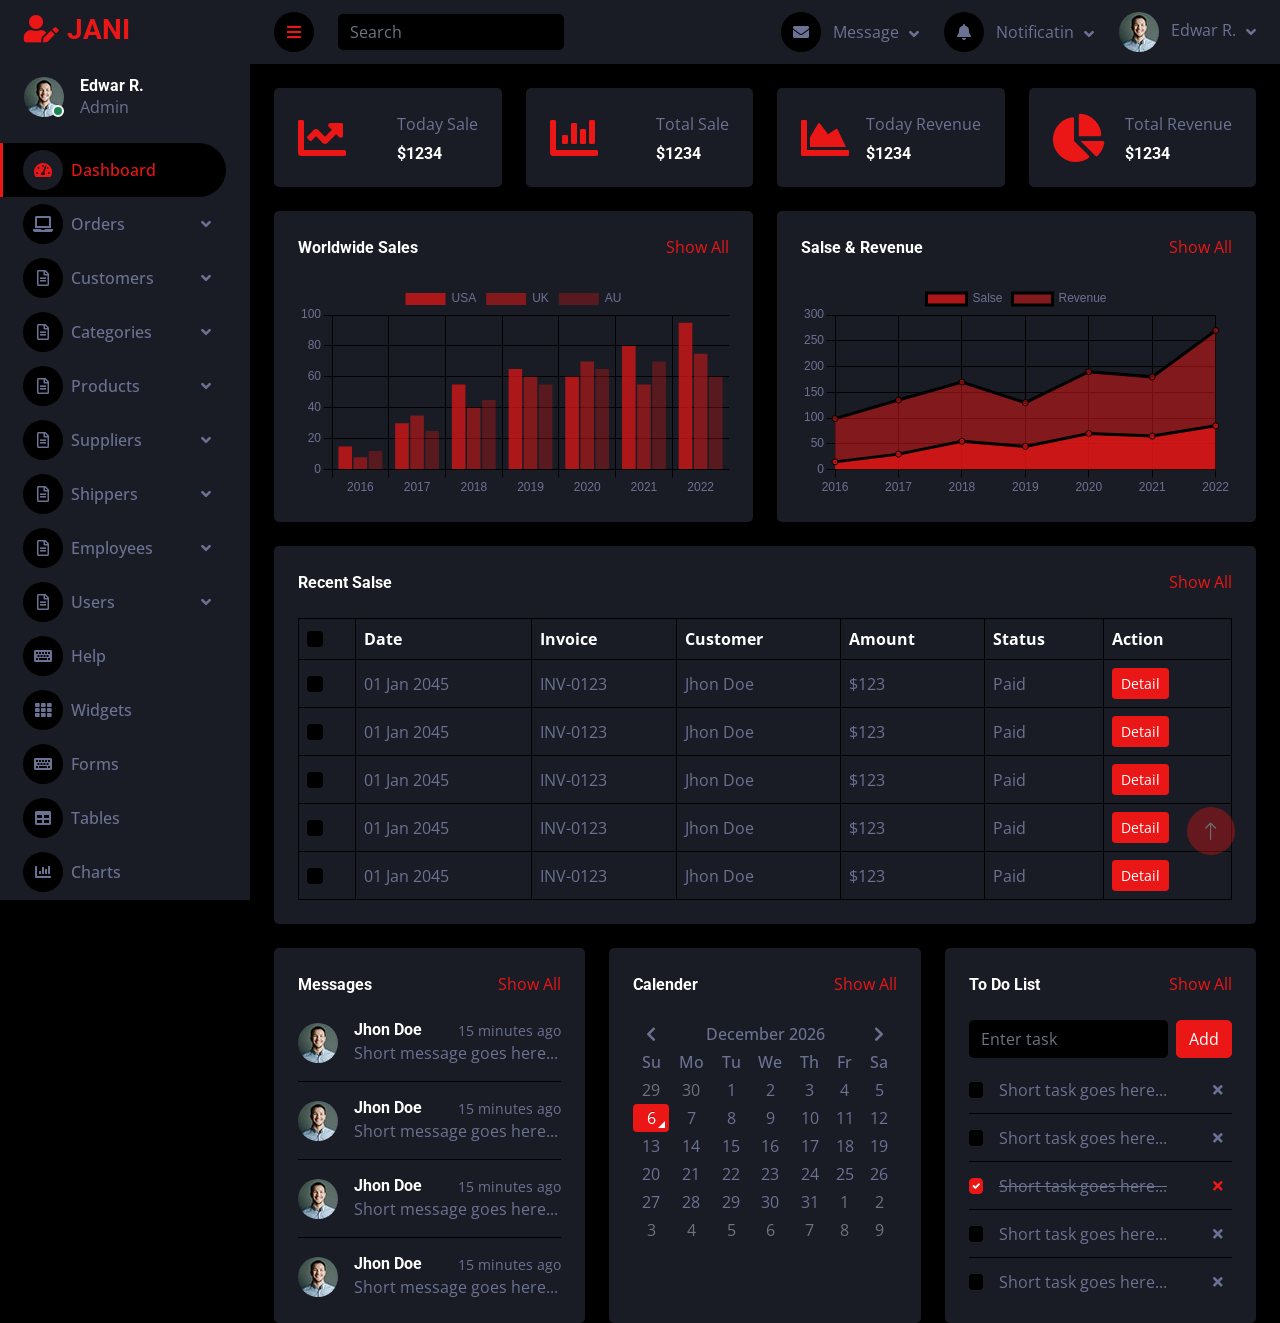
==== index.html @ c59bbe9d "añadir" ====
<!DOCTYPE html>
<html lang="en">

<head>
    <meta charset="utf-8">
    <title>EDCA</title>
    <meta content="width=device-width, initial-scale=1.0" name="viewport">
    <meta content="" name="keywords">
    <meta content="" name="description">

    <!-- Favicon -->
    <link href="img/favicon.ico" rel="icon">

    <!-- Google Web Fonts -->
    <link rel="preconnect" href="https://fonts.googleapis.com">
    <link rel="preconnect" href="https://fonts.gstatic.com" crossorigin>
    <link href="https://fonts.googleapis.com/css2?family=Open+Sans:wght@400;600&family=Roboto:wght@500;700&display=swap" rel="stylesheet"> 
    
    <!-- Icon Font Stylesheet -->
    <link href="https://cdnjs.cloudflare.com/ajax/libs/font-awesome/5.10.0/css/all.min.css" rel="stylesheet">
    <link href="https://cdn.jsdelivr.net/npm/bootstrap-icons@1.4.1/font/bootstrap-icons.css" rel="stylesheet">

    <!-- Libraries Stylesheet -->
    <link href="lib/owlcarousel/assets/owl.carousel.min.css" rel="stylesheet">
    <link href="lib/tempusdominus/css/tempusdominus-bootstrap-4.min.css" rel="stylesheet" />

    <!-- Customized Bootstrap Stylesheet -->
    <link href="css/bootstrap.min.css" rel="stylesheet">

    <!-- Template Stylesheet -->
    <link href="css/style.css" rel="stylesheet">
</head>

<body>
    <div class="container-fluid position-relative d-flex p-0">
        <!-- Spinner Start -->
        <div id="spinner" class="show bg-dark position-fixed translate-middle w-100 vh-100 top-50 start-50 d-flex align-items-center justify-content-center">
            <div class="spinner-border text-primary" style="width: 3rem; height: 3rem;" role="status">
                <span class="sr-only">Loading...</span>
            </div>
        </div>
        <!-- Spinner End -->


        <!-- Sidebar Start -->
        <div class="sidebar pe-4 pb-3">
            <nav class="navbar bg-secondary navbar-dark">
                <a href="index.html" class="navbar-brand mx-4 mb-3">
                    <h3 class="text-primary"><i class="fa fa-user-edit me-2"></i>JANI</h3>
                </a>
                <div class="d-flex align-items-center ms-4 mb-4">
                    <div class="position-relative">
                        <img class="rounded-circle" src="img/user.jpg" alt="" style="width: 40px; height: 40px;">
                        <div class="bg-success rounded-circle border border-2 border-white position-absolute end-0 bottom-0 p-1"></div>
                    </div>
                    <div class="ms-3">
                        <h6 class="mb-0">Edwar R.</h6>
                        <span>Admin</span>
                    </div>
                </div>
                <div class="navbar-nav w-100">
                    <a href="index.html" class="nav-item nav-link active"><i class="fa fa-tachometer-alt me-2"></i>Dashboard</a>
                    <div class="nav-item dropdown">
                        <a href="#" class="nav-link dropdown-toggle" data-bs-toggle="dropdown"><i class="fa fa-laptop me-2"></i>Orders</a>
                        <div class="dropdown-menu bg-transparent border-0">
                            <a href="z1new_orders.php" class="dropdown-item">New Order</a>
                            <a href="z1list_order.php" class="dropdown-item">List Orders</a>
                            <a href="element.html" class="dropdown-item">Other Elements</a>
                        </div>
                    </div>
                    <!--PROBANDO NUEVOS-->
                    <div class="nav-item dropdown">
                        <a href="#" class="nav-link dropdown-toggle" data-bs-toggle="dropdown"><i class="far fa-file-alt me-2"></i>Customers</a>
                        <div class="dropdown-menu bg-transparent border-0">
                            <a href="signin.html" class="dropdown-item">New Customer</a>
                            <a href="z2list_customer.php" class="dropdown-item">List Customer</a>
                            
                        </div>
                    </div>

                    <div class="nav-item dropdown">
                        <a href="#" class="nav-link dropdown-toggle" data-bs-toggle="dropdown"><i class="far fa-file-alt me-2"></i>Categories</a>
                        <div class="dropdown-menu bg-transparent border-0">
                            <a href="signin.html" class="dropdown-item">New Category</a>
                            <a href="signup.html" class="dropdown-item">List Category</a>
                            
                        </div>
                    </div>

                    <div class="nav-item dropdown">
                        <a href="#" class="nav-link dropdown-toggle" data-bs-toggle="dropdown"><i class="far fa-file-alt me-2"></i>Products</a>
                        <div class="dropdown-menu bg-transparent border-0">
                            <a href="signin.html" class="dropdown-item">New Product</a>
                            <a href="signup.html" class="dropdown-item">List Products</a>
                            
                        </div>
                    </div>

                    <div class="nav-item dropdown">
                        <a href="#" class="nav-link dropdown-toggle" data-bs-toggle="dropdown"><i class="far fa-file-alt me-2"></i>Suppliers</a>
                        <div class="dropdown-menu bg-transparent border-0">
                            <a href="signin.html" class="dropdown-item">New Supplier</a>
                            <a href="signup.html" class="dropdown-item">List Suppliers</a>
                            
                        </div>
                    </div>

                    <div class="nav-item dropdown">
                        <a href="#" class="nav-link dropdown-toggle" data-bs-toggle="dropdown"><i class="far fa-file-alt me-2"></i>Shippers</a>
                        <div class="dropdown-menu bg-transparent border-0">
                            <a href="signin.html" class="dropdown-item">New Shipper</a>
                            <a href="signup.html" class="dropdown-item">List Shippers</a>
                            
                        </div>
                    </div>

                    <div class="nav-item dropdown">
                        <a href="#" class="nav-link dropdown-toggle" data-bs-toggle="dropdown"><i class="far fa-file-alt me-2"></i>Employees</a>
                        <div class="dropdown-menu bg-transparent border-0">
                            <a href="signin.html" class="dropdown-item">New Employee</a>
                            <a href="signup.html" class="dropdown-item">List Employees</a>
                            
                        </div>
                    </div>

                    
                    <div class="nav-item dropdown">
                        <a href="#" class="nav-link dropdown-toggle" data-bs-toggle="dropdown"><i class="far fa-file-alt me-2"></i>Users</a>
                        <div class="dropdown-menu bg-transparent border-0">
                            <a href="signin.html" class="dropdown-item">New User</a>
                            <a href="signup.html" class="dropdown-item">List Users</a>
                            
                        </div>
                    </div>

                    <a href="404.html" class="nav-item nav-link"><i class="fa fa-keyboard me-2"></i>Help</a>
                    <!--PROBANDO NUEVOS-->
                    <a href="widget.html" class="nav-item nav-link"><i class="fa fa-th me-2"></i>Widgets</a>
                    <a href="form.html" class="nav-item nav-link"><i class="fa fa-keyboard me-2"></i>Forms</a>
                    <a href="table.html" class="nav-item nav-link"><i class="fa fa-table me-2"></i>Tables</a>
                    <a href="chart.html" class="nav-item nav-link"><i class="fa fa-chart-bar me-2"></i>Charts</a>
                    <div class="nav-item dropdown">
                        <a href="#" class="nav-link dropdown-toggle" data-bs-toggle="dropdown"><i class="far fa-file-alt me-2"></i>Pages</a>
                        <div class="dropdown-menu bg-transparent border-0">
                            <a href="signin.html" class="dropdown-item">Sign In</a>
                            <a href="signup.html" class="dropdown-item">Sign Up</a>
                            <a href="404.html" class="dropdown-item">404 Error</a>
                            <a href="blank.html" class="dropdown-item">Blank Page</a>
                            <a href="button.html" class="dropdown-item">Button</a>
                            <a href="typography.html" class="dropdown-item">typography</a>
                            <a href="element.html" class="dropdown-item">Elements</a>
                        </div>
                    </div>
                </div>
            </nav>
        </div>
        <!-- Sidebar End -->


        <!-- Content Start -->
        <div class="content">
            <!-- Navbar Start -->
            <nav class="navbar navbar-expand bg-secondary navbar-dark sticky-top px-4 py-0">
                <a href="index.html" class="navbar-brand d-flex d-lg-none me-4">
                    <h2 class="text-primary mb-0"><i class="fa fa-user-edit"></i></h2>
                </a>
                <a href="#" class="sidebar-toggler flex-shrink-0">
                    <i class="fa fa-bars"></i>
                </a>
                <form class="d-none d-md-flex ms-4">
                    <input class="form-control bg-dark border-0" type="search" placeholder="Search">
                </form>
                <div class="navbar-nav align-items-center ms-auto">
                    <div class="nav-item dropdown">
                        <a href="#" class="nav-link dropdown-toggle" data-bs-toggle="dropdown">
                            <i class="fa fa-envelope me-lg-2"></i>
                            <span class="d-none d-lg-inline-flex">Message</span>
                        </a>
                        <div class="dropdown-menu dropdown-menu-end bg-secondary border-0 rounded-0 rounded-bottom m-0">
                            <a href="#" class="dropdown-item">
                                <div class="d-flex align-items-center">
                                    <img class="rounded-circle" src="img/user.jpg" alt="" style="width: 40px; height: 40px;">
                                    <div class="ms-2">
                                        <h6 class="fw-normal mb-0">Jhon send you a message</h6>
                                        <small>15 minutes ago</small>
                                    </div>
                                </div>
                            </a>
                            <hr class="dropdown-divider">
                            <a href="#" class="dropdown-item">
                                <div class="d-flex align-items-center">
                                    <img class="rounded-circle" src="img/user.jpg" alt="" style="width: 40px; height: 40px;">
                                    <div class="ms-2">
                                        <h6 class="fw-normal mb-0">Jhon send you a message</h6>
                                        <small>15 minutes ago</small>
                                    </div>
                                </div>
                            </a>
                            <hr class="dropdown-divider">
                            <a href="#" class="dropdown-item">
                                <div class="d-flex align-items-center">
                                    <img class="rounded-circle" src="img/user.jpg" alt="" style="width: 40px; height: 40px;">
                                    <div class="ms-2">
                                        <h6 class="fw-normal mb-0">Jhon send you a message</h6>
                                        <small>15 minutes ago</small>
                                    </div>
                                </div>
                            </a>
                            <hr class="dropdown-divider">
                            <a href="#" class="dropdown-item text-center">See all message</a>
                        </div>
                    </div>
                    <div class="nav-item dropdown">
                        <a href="#" class="nav-link dropdown-toggle" data-bs-toggle="dropdown">
                            <i class="fa fa-bell me-lg-2"></i>
                            <span class="d-none d-lg-inline-flex">Notificatin</span>
                        </a>
                        <div class="dropdown-menu dropdown-menu-end bg-secondary border-0 rounded-0 rounded-bottom m-0">
                            <a href="#" class="dropdown-item">
                                <h6 class="fw-normal mb-0">Profile updated</h6>
                                <small>15 minutes ago</small>
                            </a>
                            <hr class="dropdown-divider">
                            <a href="#" class="dropdown-item">
                                <h6 class="fw-normal mb-0">New user added</h6>
                                <small>15 minutes ago</small>
                            </a>
                            <hr class="dropdown-divider">
                            <a href="#" class="dropdown-item">
                                <h6 class="fw-normal mb-0">Password changed</h6>
                                <small>15 minutes ago</small>
                            </a>
                            <hr class="dropdown-divider">
                            <a href="#" class="dropdown-item text-center">See all notifications</a>
                        </div>
                    </div>
                    <div class="nav-item dropdown">
                        <a href="#" class="nav-link dropdown-toggle" data-bs-toggle="dropdown">
                            <img class="rounded-circle me-lg-2" src="img/user.jpg" alt="" style="width: 40px; height: 40px;">
                            <span class="d-none d-lg-inline-flex">Edwar R.</span>
                        </a>
                        <div class="dropdown-menu dropdown-menu-end bg-secondary border-0 rounded-0 rounded-bottom m-0">
                            <a href="#" class="dropdown-item">My Profile</a>
                            <a href="#" class="dropdown-item">Settings</a>
                            <a href="#" class="dropdown-item">Log Out</a>
                        </div>
                    </div>
                </div>
            </nav>
            <!-- Navbar End -->


            <!-- Sale & Revenue Start -->
            <div class="container-fluid pt-4 px-4">
                <div class="row g-4">
                    <div class="col-sm-6 col-xl-3">
                        <div class="bg-secondary rounded d-flex align-items-center justify-content-between p-4">
                            <i class="fa fa-chart-line fa-3x text-primary"></i>
                            <div class="ms-3">
                                <p class="mb-2">Today Sale</p>
                                <h6 class="mb-0">$1234</h6>
                            </div>
                        </div>
                    </div>
                    <div class="col-sm-6 col-xl-3">
                        <div class="bg-secondary rounded d-flex align-items-center justify-content-between p-4">
                            <i class="fa fa-chart-bar fa-3x text-primary"></i>
                            <div class="ms-3">
                                <p class="mb-2">Total Sale</p>
                                <h6 class="mb-0">$1234</h6>
                            </div>
                        </div>
                    </div>
                    <div class="col-sm-6 col-xl-3">
                        <div class="bg-secondary rounded d-flex align-items-center justify-content-between p-4">
                            <i class="fa fa-chart-area fa-3x text-primary"></i>
                            <div class="ms-3">
                                <p class="mb-2">Today Revenue</p>
                                <h6 class="mb-0">$1234</h6>
                            </div>
                        </div>
                    </div>
                    <div class="col-sm-6 col-xl-3">
                        <div class="bg-secondary rounded d-flex align-items-center justify-content-between p-4">
                            <i class="fa fa-chart-pie fa-3x text-primary"></i>
                            <div class="ms-3">
                                <p class="mb-2">Total Revenue</p>
                                <h6 class="mb-0">$1234</h6>
                            </div>
                        </div>
                    </div>
                </div>
            </div>
            <!-- Sale & Revenue End -->


            <!-- Sales Chart Start -->
            <div class="container-fluid pt-4 px-4">
                <div class="row g-4">
                    <div class="col-sm-12 col-xl-6">
                        <div class="bg-secondary text-center rounded p-4">
                            <div class="d-flex align-items-center justify-content-between mb-4">
                                <h6 class="mb-0">Worldwide Sales</h6>
                                <a href="">Show All</a>
                            </div>
                            <canvas id="worldwide-sales"></canvas>
                        </div>
                    </div>
                    <div class="col-sm-12 col-xl-6">
                        <div class="bg-secondary text-center rounded p-4">
                            <div class="d-flex align-items-center justify-content-between mb-4">
                                <h6 class="mb-0">Salse & Revenue</h6>
                                <a href="">Show All</a>
                            </div>
                            <canvas id="salse-revenue"></canvas>
                        </div>
                    </div>
                </div>
            </div>
            <!-- Sales Chart End -->


            <!-- Recent Sales Start -->
            <div class="container-fluid pt-4 px-4">
                <div class="bg-secondary text-center rounded p-4">
                    <div class="d-flex align-items-center justify-content-between mb-4">
                        <h6 class="mb-0">Recent Salse</h6>
                        <a href="">Show All</a>
                    </div>
                    <div class="table-responsive">
                        <table class="table text-start align-middle table-bordered table-hover mb-0">
                            <thead>
                                <tr class="text-white">
                                    <th scope="col"><input class="form-check-input" type="checkbox"></th>
                                    <th scope="col">Date</th>
                                    <th scope="col">Invoice</th>
                                    <th scope="col">Customer</th>
                                    <th scope="col">Amount</th>
                                    <th scope="col">Status</th>
                                    <th scope="col">Action</th>
                                </tr>
                            </thead>
                            <tbody>
                                <tr>
                                    <td><input class="form-check-input" type="checkbox"></td>
                                    <td>01 Jan 2045</td>
                                    <td>INV-0123</td>
                                    <td>Jhon Doe</td>
                                    <td>$123</td>
                                    <td>Paid</td>
                                    <td><a class="btn btn-sm btn-primary" href="">Detail</a></td>
                                </tr>
                                <tr>
                                    <td><input class="form-check-input" type="checkbox"></td>
                                    <td>01 Jan 2045</td>
                                    <td>INV-0123</td>
                                    <td>Jhon Doe</td>
                                    <td>$123</td>
                                    <td>Paid</td>
                                    <td><a class="btn btn-sm btn-primary" href="">Detail</a></td>
                                </tr>
                                <tr>
                                    <td><input class="form-check-input" type="checkbox"></td>
                                    <td>01 Jan 2045</td>
                                    <td>INV-0123</td>
                                    <td>Jhon Doe</td>
                                    <td>$123</td>
                                    <td>Paid</td>
                                    <td><a class="btn btn-sm btn-primary" href="">Detail</a></td>
                                </tr>
                                <tr>
                                    <td><input class="form-check-input" type="checkbox"></td>
                                    <td>01 Jan 2045</td>
                                    <td>INV-0123</td>
                                    <td>Jhon Doe</td>
                                    <td>$123</td>
                                    <td>Paid</td>
                                    <td><a class="btn btn-sm btn-primary" href="">Detail</a></td>
                                </tr>
                                <tr>
                                    <td><input class="form-check-input" type="checkbox"></td>
                                    <td>01 Jan 2045</td>
                                    <td>INV-0123</td>
                                    <td>Jhon Doe</td>
                                    <td>$123</td>
                                    <td>Paid</td>
                                    <td><a class="btn btn-sm btn-primary" href="">Detail</a></td>
                                </tr>
                            </tbody>
                        </table>
                    </div>
                </div>
            </div>
            <!-- Recent Sales End -->


            <!-- Widgets Start -->
            <div class="container-fluid pt-4 px-4">
                <div class="row g-4">
                    <div class="col-sm-12 col-md-6 col-xl-4">
                        <div class="h-100 bg-secondary rounded p-4">
                            <div class="d-flex align-items-center justify-content-between mb-2">
                                <h6 class="mb-0">Messages</h6>
                                <a href="">Show All</a>
                            </div>
                            <div class="d-flex align-items-center border-bottom py-3">
                                <img class="rounded-circle flex-shrink-0" src="img/user.jpg" alt="" style="width: 40px; height: 40px;">
                                <div class="w-100 ms-3">
                                    <div class="d-flex w-100 justify-content-between">
                                        <h6 class="mb-0">Jhon Doe</h6>
                                        <small>15 minutes ago</small>
                                    </div>
                                    <span>Short message goes here...</span>
                                </div>
                            </div>
                            <div class="d-flex align-items-center border-bottom py-3">
                                <img class="rounded-circle flex-shrink-0" src="img/user.jpg" alt="" style="width: 40px; height: 40px;">
                                <div class="w-100 ms-3">
                                    <div class="d-flex w-100 justify-content-between">
                                        <h6 class="mb-0">Jhon Doe</h6>
                                        <small>15 minutes ago</small>
                                    </div>
                                    <span>Short message goes here...</span>
                                </div>
                            </div>
                            <div class="d-flex align-items-center border-bottom py-3">
                                <img class="rounded-circle flex-shrink-0" src="img/user.jpg" alt="" style="width: 40px; height: 40px;">
                                <div class="w-100 ms-3">
                                    <div class="d-flex w-100 justify-content-between">
                                        <h6 class="mb-0">Jhon Doe</h6>
                                        <small>15 minutes ago</small>
                                    </div>
                                    <span>Short message goes here...</span>
                                </div>
                            </div>
                            <div class="d-flex align-items-center pt-3">
                                <img class="rounded-circle flex-shrink-0" src="img/user.jpg" alt="" style="width: 40px; height: 40px;">
                                <div class="w-100 ms-3">
                                    <div class="d-flex w-100 justify-content-between">
                                        <h6 class="mb-0">Jhon Doe</h6>
                                        <small>15 minutes ago</small>
                                    </div>
                                    <span>Short message goes here...</span>
                                </div>
                            </div>
                        </div>
                    </div>
                    <div class="col-sm-12 col-md-6 col-xl-4">
                        <div class="h-100 bg-secondary rounded p-4">
                            <div class="d-flex align-items-center justify-content-between mb-4">
                                <h6 class="mb-0">Calender</h6>
                                <a href="">Show All</a>
                            </div>
                            <div id="calender"></div>
                        </div>
                    </div>
                    <div class="col-sm-12 col-md-6 col-xl-4">
                        <div class="h-100 bg-secondary rounded p-4">
                            <div class="d-flex align-items-center justify-content-between mb-4">
                                <h6 class="mb-0">To Do List</h6>
                                <a href="">Show All</a>
                            </div>
                            <div class="d-flex mb-2">
                                <input class="form-control bg-dark border-0" type="text" placeholder="Enter task">
                                <button type="button" class="btn btn-primary ms-2">Add</button>
                            </div>
                            <div class="d-flex align-items-center border-bottom py-2">
                                <input class="form-check-input m-0" type="checkbox">
                                <div class="w-100 ms-3">
                                    <div class="d-flex w-100 align-items-center justify-content-between">
                                        <span>Short task goes here...</span>
                                        <button class="btn btn-sm"><i class="fa fa-times"></i></button>
                                    </div>
                                </div>
                            </div>
                            <div class="d-flex align-items-center border-bottom py-2">
                                <input class="form-check-input m-0" type="checkbox">
                                <div class="w-100 ms-3">
                                    <div class="d-flex w-100 align-items-center justify-content-between">
                                        <span>Short task goes here...</span>
                                        <button class="btn btn-sm"><i class="fa fa-times"></i></button>
                                    </div>
                                </div>
                            </div>
                            <div class="d-flex align-items-center border-bottom py-2">
                                <input class="form-check-input m-0" type="checkbox" checked>
                                <div class="w-100 ms-3">
                                    <div class="d-flex w-100 align-items-center justify-content-between">
                                        <span><del>Short task goes here...</del></span>
                                        <button class="btn btn-sm text-primary"><i class="fa fa-times"></i></button>
                                    </div>
                                </div>
                            </div>
                            <div class="d-flex align-items-center border-bottom py-2">
                                <input class="form-check-input m-0" type="checkbox">
                                <div class="w-100 ms-3">
                                    <div class="d-flex w-100 align-items-center justify-content-between">
                                        <span>Short task goes here...</span>
                                        <button class="btn btn-sm"><i class="fa fa-times"></i></button>
                                    </div>
                                </div>
                            </div>
                            <div class="d-flex align-items-center pt-2">
                                <input class="form-check-input m-0" type="checkbox">
                                <div class="w-100 ms-3">
                                    <div class="d-flex w-100 align-items-center justify-content-between">
                                        <span>Short task goes here...</span>
                                        <button class="btn btn-sm"><i class="fa fa-times"></i></button>
                                    </div>
                                </div>
                            </div>
                        </div>
                    </div>
                </div>
            </div>
            <!-- Widgets End -->


            <!-- Footer Start 
            <div class="container-fluid pt-4 px-4">
                <div class="bg-secondary rounded-top p-4">
                    <div class="row">
                        <div class="col-12 col-sm-6 text-center text-sm-start">
                            &copy; <a href="#">Your Site Name</a>, All Right Reserved. 
                        </div>
                        <div class="col-12 col-sm-6 text-center text-sm-end">-->
                            <!--/*** This template is free as long as you keep the footer author’s credit link/attribution link/backlink. If you'd like to use the template without the footer author’s credit link/attribution link/backlink, you can purchase the Credit Removal License from "https://htmlcodex.com/credit-removal". Thank you for your support. ***/-->
                           <!-- Designed By <a href="https://htmlcodex.com">HTML Codex</a>
                            <br>Distributed By: <a href="https://themewagon.com" target="_blank">ThemeWagon</a>
                        </div>
                    </div>
                </div>
            </div>
             Footer End -->
        </div>
        <!-- Content End -->


        <!-- Back to Top -->
        <a href="#" class="btn btn-lg btn-primary btn-lg-square back-to-top"><i class="bi bi-arrow-up"></i></a>
    </div>

    <!-- JavaScript Libraries -->
    <script src="https://code.jquery.com/jquery-3.4.1.min.js"></script>
    <script src="https://cdn.jsdelivr.net/npm/bootstrap@5.0.0/dist/js/bootstrap.bundle.min.js"></script>
    <script src="lib/chart/chart.min.js"></script>
    <script src="lib/easing/easing.min.js"></script>
    <script src="lib/waypoints/waypoints.min.js"></script>
    <script src="lib/owlcarousel/owl.carousel.min.js"></script>
    <script src="lib/tempusdominus/js/moment.min.js"></script>
    <script src="lib/tempusdominus/js/moment-timezone.min.js"></script>
    <script src="lib/tempusdominus/js/tempusdominus-bootstrap-4.min.js"></script>

    <!-- Template Javascript -->
    <script src="js/main.js"></script>
</body>

</html>
---- css/style.css ----
/********** Template CSS **********/
:root {
    --primary: #EB1616;
    --secondary: #191C24;
    --light: #6C7293;
    --dark: #000000;
}

.back-to-top {
    position: fixed;
    display: none;
    right: 45px;
    bottom: 45px;
    z-index: 99;
}


/*** Spinner ***/
#spinner {
    opacity: 0;
    visibility: hidden;
    transition: opacity .5s ease-out, visibility 0s linear .5s;
    z-index: 99999;
}

#spinner.show {
    transition: opacity .5s ease-out, visibility 0s linear 0s;
    visibility: visible;
    opacity: 1;
}


/*** Button ***/
.btn {
    transition: .5s;
}

.btn-square {
    width: 38px;
    height: 38px;
}

.btn-sm-square {
    width: 32px;
    height: 32px;
}

.btn-lg-square {
    width: 48px;
    height: 48px;
}

.btn-square,
.btn-sm-square,
.btn-lg-square {
    padding: 0;
    display: inline-flex;
    align-items: center;
    justify-content: center;
    font-weight: normal;
    border-radius: 50px;
}


/*** Layout ***/
.sidebar {
    position: fixed;
    top: 0;
    left: 0;
    bottom: 0;
    width: 250px;
    height: 100vh;
    overflow-y: auto;
    background: var(--secondary);
    transition: 0.5s;
    z-index: 999;
}

.content {
    margin-left: 250px;
    min-height: 100vh;
    background: var(--dark);
    transition: 0.5s;
}

@media (min-width: 992px) {
    .sidebar {
        margin-left: 0;
    }

    .sidebar.open {
        margin-left: -250px;
    }

    .content {
        width: calc(100% - 250px);
    }

    .content.open {
        width: 100%;
        margin-left: 0;
    }
}

@media (max-width: 991.98px) {
    .sidebar {
        margin-left: -250px;
    }

    .sidebar.open {
        margin-left: 0;
    }

    .content {
        width: 100%;
        margin-left: 0;
    }
}


/*** Navbar ***/
.sidebar .navbar .navbar-nav .nav-link {
    padding: 7px 20px;
    color: var(--light);
    font-weight: 500;
    border-left: 3px solid var(--secondary);
    border-radius: 0 30px 30px 0;
    outline: none;
}

.sidebar .navbar .navbar-nav .nav-link:hover,
.sidebar .navbar .navbar-nav .nav-link.active {
    color: var(--primary);
    background: var(--dark);
    border-color: var(--primary);
}

.sidebar .navbar .navbar-nav .nav-link i {
    width: 40px;
    height: 40px;
    display: inline-flex;
    align-items: center;
    justify-content: center;
    background: var(--dark);
    border-radius: 40px;
}

.sidebar .navbar .navbar-nav .nav-link:hover i,
.sidebar .navbar .navbar-nav .nav-link.active i {
    background: var(--secondary);
}

.sidebar .navbar .dropdown-toggle::after {
    position: absolute;
    top: 15px;
    right: 15px;
    border: none;
    content: "\f107";
    font-family: "Font Awesome 5 Free";
    font-weight: 900;
    transition: .5s;
}

.sidebar .navbar .dropdown-toggle[aria-expanded=true]::after {
    transform: rotate(-180deg);
}

.sidebar .navbar .dropdown-item {
    padding-left: 25px;
    border-radius: 0 30px 30px 0;
    color: var(--light);
}

.sidebar .navbar .dropdown-item:hover,
.sidebar .navbar .dropdown-item.active {
    background: var(--dark);
}

.content .navbar .navbar-nav .nav-link {
    margin-left: 25px;
    padding: 12px 0;
    color: var(--light);
    outline: none;
}

.content .navbar .navbar-nav .nav-link:hover,
.content .navbar .navbar-nav .nav-link.active {
    color: var(--primary);
}

.content .navbar .sidebar-toggler,
.content .navbar .navbar-nav .nav-link i {
    width: 40px;
    height: 40px;
    display: inline-flex;
    align-items: center;
    justify-content: center;
    background: var(--dark);
    border-radius: 40px;
}

.content .navbar .dropdown-item {
    color: var(--light);
}

.content .navbar .dropdown-item:hover,
.content .navbar .dropdown-item.active {
    background: var(--dark);
}

.content .navbar .dropdown-toggle::after {
    margin-left: 6px;
    vertical-align: middle;
    border: none;
    content: "\f107";
    font-family: "Font Awesome 5 Free";
    font-weight: 900;
    transition: .5s;
}

.content .navbar .dropdown-toggle[aria-expanded=true]::after {
    transform: rotate(-180deg);
}

@media (max-width: 575.98px) {
    .content .navbar .navbar-nav .nav-link {
        margin-left: 15px;
    }
}


/*** Date Picker ***/
.bootstrap-datetimepicker-widget.bottom {
    top: auto !important;
}

.bootstrap-datetimepicker-widget .table * {
    border-bottom-width: 0px;
}

.bootstrap-datetimepicker-widget .table th {
    font-weight: 500;
}

.bootstrap-datetimepicker-widget.dropdown-menu {
    padding: 10px;
    border-radius: 2px;
}

.bootstrap-datetimepicker-widget table td.active,
.bootstrap-datetimepicker-widget table td.active:hover {
    background: var(--primary);
}

.bootstrap-datetimepicker-widget table td.today::before {
    border-bottom-color: var(--primary);
}


/*** Testimonial ***/
.progress .progress-bar {
    width: 0px;
    transition: 2s;
}


/*** Testimonial ***/
.testimonial-carousel .owl-dots {
    margin-top: 24px;
    display: flex;
    align-items: flex-end;
    justify-content: center;
}

.testimonial-carousel .owl-dot {
    position: relative;
    display: inline-block;
    margin: 0 5px;
    width: 15px;
    height: 15px;
    border: 5px solid var(--primary);
    border-radius: 15px;
    transition: .5s;
}

.testimonial-carousel .owl-dot.active {
    background: var(--dark);
    border-color: var(--primary);
}
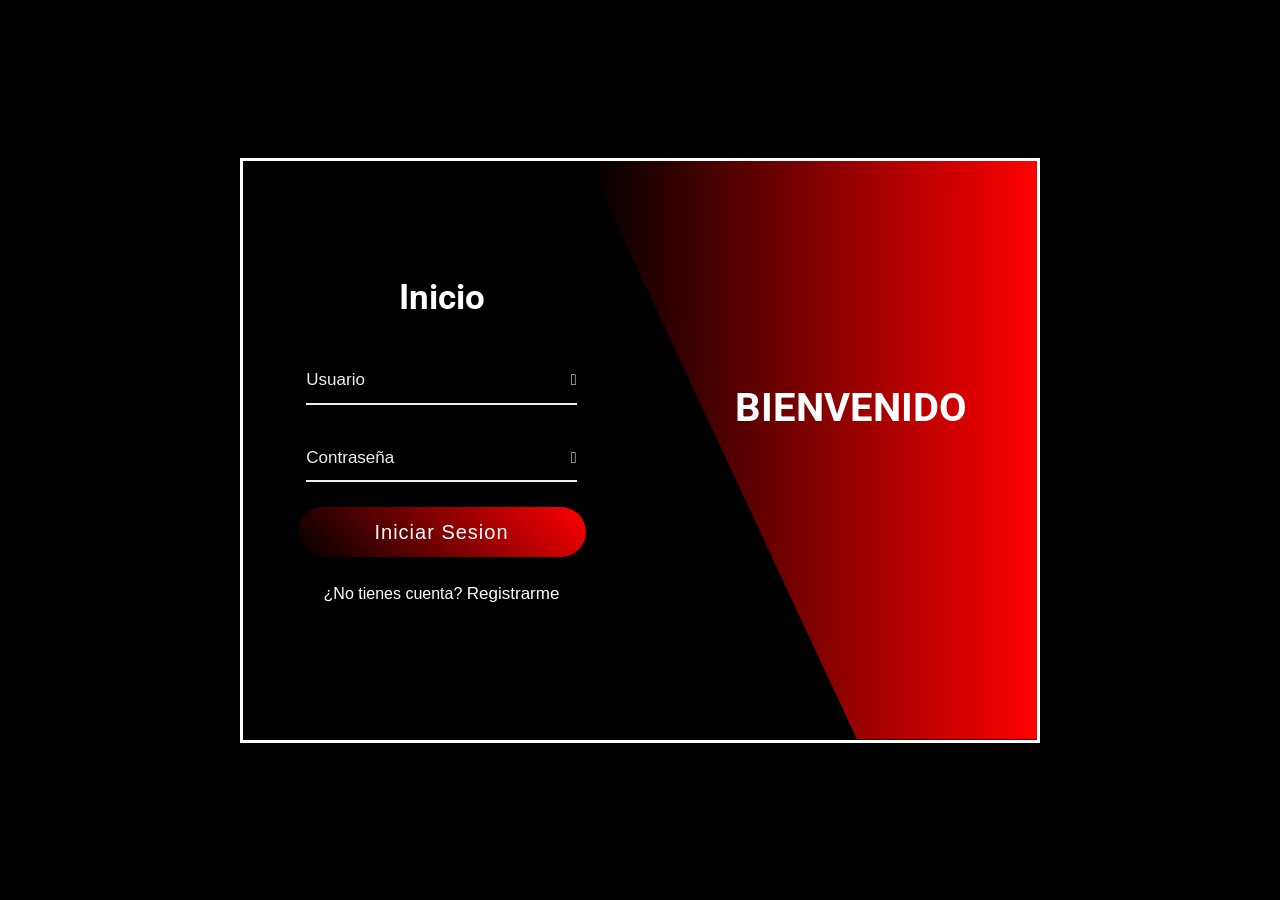
==== commit 89b4e014: "actualizado" ====
--- a/index.html
+++ b/index.html
@@ -1,9 +1,11 @@
+
+
+
 <!DOCTYPE html>
 <html lang="en">
-
 <head>
-    <meta charset="utf-8">
-    <title>EDCA</title>
+    <meta charset="UTF-8">
+    <title>Document</title>
     <meta content="width=device-width, initial-scale=1.0" name="viewport">
     <meta content="" name="keywords">
     <meta content="" name="description">
@@ -27,518 +29,33 @@
     <!-- Customized Bootstrap Stylesheet -->
     <link href="css/bootstrap.min.css" rel="stylesheet">
 
-    <!-- Template Stylesheet -->
-    <link href="css/style.css" rel="stylesheet">
+    <link rel="stylesheet" href="sistem/user/css/login.css">
 </head>
+<body>
+        <div class="wrapper">
+            <form action="index.php" method="POST" class="form" >
+                <h1 class="title">Inicio</h1>
+                <div class="inp">
+                    <input type="text" name="username" class="input" placeholder="Usuario"> <!-- Agrega name="username" -->
+                    <i class="fa-solid fa-user"></i>
+                </div>
+                <div class="inp">
+                    <input type="password" name="password" class="input" placeholder="Contraseña"> <!-- Agrega name="password" -->
+                    <i class="fa-solid fa-lock"></i>
+                </div>
+                <button class="submit" type="submit">Iniciar Sesion</button><br>
+                <p class="footer">¿No tienes cuenta? <a href="z0create.php" class="link">Registrarme</a></p>
+            </form>
 
-<body>
-    <div class="container-fluid position-relative d-flex p-0">
-        <!-- Spinner Start -->
-        <div id="spinner" class="show bg-dark position-fixed translate-middle w-100 vh-100 top-50 start-50 d-flex align-items-center justify-content-center">
-            <div class="spinner-border text-primary" style="width: 3rem; height: 3rem;" role="status">
-                <span class="sr-only">Loading...</span>
-            </div>
+        <div></div>
+        <div class="banner">
+            <h1 class="wel_text">BIENVENIDO <br></h1>
+            <p class="para">  </p>
+
         </div>
-        <!-- Spinner End -->
 
+    </div>
 
-        <!-- Sidebar Start -->
-        <div class="sidebar pe-4 pb-3">
-            <nav class="navbar bg-secondary navbar-dark">
-                <a href="index.html" class="navbar-brand mx-4 mb-3">
-                    <h3 class="text-primary"><i class="fa fa-user-edit me-2"></i>JANI</h3>
-                </a>
-                <div class="d-flex align-items-center ms-4 mb-4">
-                    <div class="position-relative">
-                        <img class="rounded-circle" src="img/user.jpg" alt="" style="width: 40px; height: 40px;">
-                        <div class="bg-success rounded-circle border border-2 border-white position-absolute end-0 bottom-0 p-1"></div>
-                    </div>
-                    <div class="ms-3">
-                        <h6 class="mb-0">Edwar R.</h6>
-                        <span>Admin</span>
-                    </div>
-                </div>
-                <div class="navbar-nav w-100">
-                    <a href="index.html" class="nav-item nav-link active"><i class="fa fa-tachometer-alt me-2"></i>Dashboard</a>
-                    <div class="nav-item dropdown">
-                        <a href="#" class="nav-link dropdown-toggle" data-bs-toggle="dropdown"><i class="fa fa-laptop me-2"></i>Orders</a>
-                        <div class="dropdown-menu bg-transparent border-0">
-                            <a href="z1new_orders.php" class="dropdown-item">New Order</a>
-                            <a href="z1list_order.php" class="dropdown-item">List Orders</a>
-                            <a href="element.html" class="dropdown-item">Other Elements</a>
-                        </div>
-                    </div>
-                    <!--PROBANDO NUEVOS-->
-                    <div class="nav-item dropdown">
-                        <a href="#" class="nav-link dropdown-toggle" data-bs-toggle="dropdown"><i class="far fa-file-alt me-2"></i>Customers</a>
-                        <div class="dropdown-menu bg-transparent border-0">
-                            <a href="signin.html" class="dropdown-item">New Customer</a>
-                            <a href="z2list_customer.php" class="dropdown-item">List Customer</a>
-                            
-                        </div>
-                    </div>
-
-                    <div class="nav-item dropdown">
-                        <a href="#" class="nav-link dropdown-toggle" data-bs-toggle="dropdown"><i class="far fa-file-alt me-2"></i>Categories</a>
-                        <div class="dropdown-menu bg-transparent border-0">
-                            <a href="signin.html" class="dropdown-item">New Category</a>
-                            <a href="signup.html" class="dropdown-item">List Category</a>
-                            
-                        </div>
-                    </div>
-
-                    <div class="nav-item dropdown">
-                        <a href="#" class="nav-link dropdown-toggle" data-bs-toggle="dropdown"><i class="far fa-file-alt me-2"></i>Products</a>
-                        <div class="dropdown-menu bg-transparent border-0">
-                            <a href="signin.html" class="dropdown-item">New Product</a>
-                            <a href="signup.html" class="dropdown-item">List Products</a>
-                            
-                        </div>
-                    </div>
-
-                    <div class="nav-item dropdown">
-                        <a href="#" class="nav-link dropdown-toggle" data-bs-toggle="dropdown"><i class="far fa-file-alt me-2"></i>Suppliers</a>
-                        <div class="dropdown-menu bg-transparent border-0">
-                            <a href="signin.html" class="dropdown-item">New Supplier</a>
-                            <a href="signup.html" class="dropdown-item">List Suppliers</a>
-                            
-                        </div>
-                    </div>
-
-                    <div class="nav-item dropdown">
-                        <a href="#" class="nav-link dropdown-toggle" data-bs-toggle="dropdown"><i class="far fa-file-alt me-2"></i>Shippers</a>
-                        <div class="dropdown-menu bg-transparent border-0">
-                            <a href="signin.html" class="dropdown-item">New Shipper</a>
-                            <a href="signup.html" class="dropdown-item">List Shippers</a>
-                            
-                        </div>
-                    </div>
-
-                    <div class="nav-item dropdown">
-                        <a href="#" class="nav-link dropdown-toggle" data-bs-toggle="dropdown"><i class="far fa-file-alt me-2"></i>Employees</a>
-                        <div class="dropdown-menu bg-transparent border-0">
-                            <a href="signin.html" class="dropdown-item">New Employee</a>
-                            <a href="signup.html" class="dropdown-item">List Employees</a>
-                            
-                        </div>
-                    </div>
-
-                    
-                    <div class="nav-item dropdown">
-                        <a href="#" class="nav-link dropdown-toggle" data-bs-toggle="dropdown"><i class="far fa-file-alt me-2"></i>Users</a>
-                        <div class="dropdown-menu bg-transparent border-0">
-                            <a href="signin.html" class="dropdown-item">New User</a>
-                            <a href="signup.html" class="dropdown-item">List Users</a>
-                            
-                        </div>
-                    </div>
-
-                    <a href="404.html" class="nav-item nav-link"><i class="fa fa-keyboard me-2"></i>Help</a>
-                    <!--PROBANDO NUEVOS-->
-                    <a href="widget.html" class="nav-item nav-link"><i class="fa fa-th me-2"></i>Widgets</a>
-                    <a href="form.html" class="nav-item nav-link"><i class="fa fa-keyboard me-2"></i>Forms</a>
-                    <a href="table.html" class="nav-item nav-link"><i class="fa fa-table me-2"></i>Tables</a>
-                    <a href="chart.html" class="nav-item nav-link"><i class="fa fa-chart-bar me-2"></i>Charts</a>
-                    <div class="nav-item dropdown">
-                        <a href="#" class="nav-link dropdown-toggle" data-bs-toggle="dropdown"><i class="far fa-file-alt me-2"></i>Pages</a>
-                        <div class="dropdown-menu bg-transparent border-0">
-                            <a href="signin.html" class="dropdown-item">Sign In</a>
-                            <a href="signup.html" class="dropdown-item">Sign Up</a>
-                            <a href="404.html" class="dropdown-item">404 Error</a>
-                            <a href="blank.html" class="dropdown-item">Blank Page</a>
-                            <a href="button.html" class="dropdown-item">Button</a>
-                            <a href="typography.html" class="dropdown-item">typography</a>
-                            <a href="element.html" class="dropdown-item">Elements</a>
-                        </div>
-                    </div>
-                </div>
-            </nav>
-        </div>
-        <!-- Sidebar End -->
-
-
-        <!-- Content Start -->
-        <div class="content">
-            <!-- Navbar Start -->
-            <nav class="navbar navbar-expand bg-secondary navbar-dark sticky-top px-4 py-0">
-                <a href="index.html" class="navbar-brand d-flex d-lg-none me-4">
-                    <h2 class="text-primary mb-0"><i class="fa fa-user-edit"></i></h2>
-                </a>
-                <a href="#" class="sidebar-toggler flex-shrink-0">
-                    <i class="fa fa-bars"></i>
-                </a>
-                <form class="d-none d-md-flex ms-4">
-                    <input class="form-control bg-dark border-0" type="search" placeholder="Search">
-                </form>
-                <div class="navbar-nav align-items-center ms-auto">
-                    <div class="nav-item dropdown">
-                        <a href="#" class="nav-link dropdown-toggle" data-bs-toggle="dropdown">
-                            <i class="fa fa-envelope me-lg-2"></i>
-                            <span class="d-none d-lg-inline-flex">Message</span>
-                        </a>
-                        <div class="dropdown-menu dropdown-menu-end bg-secondary border-0 rounded-0 rounded-bottom m-0">
-                            <a href="#" class="dropdown-item">
-                                <div class="d-flex align-items-center">
-                                    <img class="rounded-circle" src="img/user.jpg" alt="" style="width: 40px; height: 40px;">
-                                    <div class="ms-2">
-                                        <h6 class="fw-normal mb-0">Jhon send you a message</h6>
-                                        <small>15 minutes ago</small>
-                                    </div>
-                                </div>
-                            </a>
-                            <hr class="dropdown-divider">
-                            <a href="#" class="dropdown-item">
-                                <div class="d-flex align-items-center">
-                                    <img class="rounded-circle" src="img/user.jpg" alt="" style="width: 40px; height: 40px;">
-                                    <div class="ms-2">
-                                        <h6 class="fw-normal mb-0">Jhon send you a message</h6>
-                                        <small>15 minutes ago</small>
-                                    </div>
-                                </div>
-                            </a>
-                            <hr class="dropdown-divider">
-                            <a href="#" class="dropdown-item">
-                                <div class="d-flex align-items-center">
-                                    <img class="rounded-circle" src="img/user.jpg" alt="" style="width: 40px; height: 40px;">
-                                    <div class="ms-2">
-                                        <h6 class="fw-normal mb-0">Jhon send you a message</h6>
-                                        <small>15 minutes ago</small>
-                                    </div>
-                                </div>
-                            </a>
-                            <hr class="dropdown-divider">
-                            <a href="#" class="dropdown-item text-center">See all message</a>
-                        </div>
-                    </div>
-                    <div class="nav-item dropdown">
-                        <a href="#" class="nav-link dropdown-toggle" data-bs-toggle="dropdown">
-                            <i class="fa fa-bell me-lg-2"></i>
-                            <span class="d-none d-lg-inline-flex">Notificatin</span>
-                        </a>
-                        <div class="dropdown-menu dropdown-menu-end bg-secondary border-0 rounded-0 rounded-bottom m-0">
-                            <a href="#" class="dropdown-item">
-                                <h6 class="fw-normal mb-0">Profile updated</h6>
-                                <small>15 minutes ago</small>
-                            </a>
-                            <hr class="dropdown-divider">
-                            <a href="#" class="dropdown-item">
-                                <h6 class="fw-normal mb-0">New user added</h6>
-                                <small>15 minutes ago</small>
-                            </a>
-                            <hr class="dropdown-divider">
-                            <a href="#" class="dropdown-item">
-                                <h6 class="fw-normal mb-0">Password changed</h6>
-                                <small>15 minutes ago</small>
-                            </a>
-                            <hr class="dropdown-divider">
-                            <a href="#" class="dropdown-item text-center">See all notifications</a>
-                        </div>
-                    </div>
-                    <div class="nav-item dropdown">
-                        <a href="#" class="nav-link dropdown-toggle" data-bs-toggle="dropdown">
-                            <img class="rounded-circle me-lg-2" src="img/user.jpg" alt="" style="width: 40px; height: 40px;">
-                            <span class="d-none d-lg-inline-flex">Edwar R.</span>
-                        </a>
-                        <div class="dropdown-menu dropdown-menu-end bg-secondary border-0 rounded-0 rounded-bottom m-0">
-                            <a href="#" class="dropdown-item">My Profile</a>
-                            <a href="#" class="dropdown-item">Settings</a>
-                            <a href="#" class="dropdown-item">Log Out</a>
-                        </div>
-                    </div>
-                </div>
-            </nav>
-            <!-- Navbar End -->
-
-
-            <!-- Sale & Revenue Start -->
-            <div class="container-fluid pt-4 px-4">
-                <div class="row g-4">
-                    <div class="col-sm-6 col-xl-3">
-                        <div class="bg-secondary rounded d-flex align-items-center justify-content-between p-4">
-                            <i class="fa fa-chart-line fa-3x text-primary"></i>
-                            <div class="ms-3">
-                                <p class="mb-2">Today Sale</p>
-                                <h6 class="mb-0">$1234</h6>
-                            </div>
-                        </div>
-                    </div>
-                    <div class="col-sm-6 col-xl-3">
-                        <div class="bg-secondary rounded d-flex align-items-center justify-content-between p-4">
-                            <i class="fa fa-chart-bar fa-3x text-primary"></i>
-                            <div class="ms-3">
-                                <p class="mb-2">Total Sale</p>
-                                <h6 class="mb-0">$1234</h6>
-                            </div>
-                        </div>
-                    </div>
-                    <div class="col-sm-6 col-xl-3">
-                        <div class="bg-secondary rounded d-flex align-items-center justify-content-between p-4">
-                            <i class="fa fa-chart-area fa-3x text-primary"></i>
-                            <div class="ms-3">
-                                <p class="mb-2">Today Revenue</p>
-                                <h6 class="mb-0">$1234</h6>
-                            </div>
-                        </div>
-                    </div>
-                    <div class="col-sm-6 col-xl-3">
-                        <div class="bg-secondary rounded d-flex align-items-center justify-content-between p-4">
-                            <i class="fa fa-chart-pie fa-3x text-primary"></i>
-                            <div class="ms-3">
-                                <p class="mb-2">Total Revenue</p>
-                                <h6 class="mb-0">$1234</h6>
-                            </div>
-                        </div>
-                    </div>
-                </div>
-            </div>
-            <!-- Sale & Revenue End -->
-
-
-            <!-- Sales Chart Start -->
-            <div class="container-fluid pt-4 px-4">
-                <div class="row g-4">
-                    <div class="col-sm-12 col-xl-6">
-                        <div class="bg-secondary text-center rounded p-4">
-                            <div class="d-flex align-items-center justify-content-between mb-4">
-                                <h6 class="mb-0">Worldwide Sales</h6>
-                                <a href="">Show All</a>
-                            </div>
-                            <canvas id="worldwide-sales"></canvas>
-                        </div>
-                    </div>
-                    <div class="col-sm-12 col-xl-6">
-                        <div class="bg-secondary text-center rounded p-4">
-                            <div class="d-flex align-items-center justify-content-between mb-4">
-                                <h6 class="mb-0">Salse & Revenue</h6>
-                                <a href="">Show All</a>
-                            </div>
-                            <canvas id="salse-revenue"></canvas>
-                        </div>
-                    </div>
-                </div>
-            </div>
-            <!-- Sales Chart End -->
-
-
-            <!-- Recent Sales Start -->
-            <div class="container-fluid pt-4 px-4">
-                <div class="bg-secondary text-center rounded p-4">
-                    <div class="d-flex align-items-center justify-content-between mb-4">
-                        <h6 class="mb-0">Recent Salse</h6>
-                        <a href="">Show All</a>
-                    </div>
-                    <div class="table-responsive">
-                        <table class="table text-start align-middle table-bordered table-hover mb-0">
-                            <thead>
-                                <tr class="text-white">
-                                    <th scope="col"><input class="form-check-input" type="checkbox"></th>
-                                    <th scope="col">Date</th>
-                                    <th scope="col">Invoice</th>
-                                    <th scope="col">Customer</th>
-                                    <th scope="col">Amount</th>
-                                    <th scope="col">Status</th>
-                                    <th scope="col">Action</th>
-                                </tr>
-                            </thead>
-                            <tbody>
-                                <tr>
-                                    <td><input class="form-check-input" type="checkbox"></td>
-                                    <td>01 Jan 2045</td>
-                                    <td>INV-0123</td>
-                                    <td>Jhon Doe</td>
-                                    <td>$123</td>
-                                    <td>Paid</td>
-                                    <td><a class="btn btn-sm btn-primary" href="">Detail</a></td>
-                                </tr>
-                                <tr>
-                                    <td><input class="form-check-input" type="checkbox"></td>
-                                    <td>01 Jan 2045</td>
-                                    <td>INV-0123</td>
-                                    <td>Jhon Doe</td>
-                                    <td>$123</td>
-                                    <td>Paid</td>
-                                    <td><a class="btn btn-sm btn-primary" href="">Detail</a></td>
-                                </tr>
-                                <tr>
-                                    <td><input class="form-check-input" type="checkbox"></td>
-                                    <td>01 Jan 2045</td>
-                                    <td>INV-0123</td>
-                                    <td>Jhon Doe</td>
-                                    <td>$123</td>
-                                    <td>Paid</td>
-                                    <td><a class="btn btn-sm btn-primary" href="">Detail</a></td>
-                                </tr>
-                                <tr>
-                                    <td><input class="form-check-input" type="checkbox"></td>
-                                    <td>01 Jan 2045</td>
-                                    <td>INV-0123</td>
-                                    <td>Jhon Doe</td>
-                                    <td>$123</td>
-                                    <td>Paid</td>
-                                    <td><a class="btn btn-sm btn-primary" href="">Detail</a></td>
-                                </tr>
-                                <tr>
-                                    <td><input class="form-check-input" type="checkbox"></td>
-                                    <td>01 Jan 2045</td>
-                                    <td>INV-0123</td>
-                                    <td>Jhon Doe</td>
-                                    <td>$123</td>
-                                    <td>Paid</td>
-                                    <td><a class="btn btn-sm btn-primary" href="">Detail</a></td>
-                                </tr>
-                            </tbody>
-                        </table>
-                    </div>
-                </div>
-            </div>
-            <!-- Recent Sales End -->
-
-
-            <!-- Widgets Start -->
-            <div class="container-fluid pt-4 px-4">
-                <div class="row g-4">
-                    <div class="col-sm-12 col-md-6 col-xl-4">
-                        <div class="h-100 bg-secondary rounded p-4">
-                            <div class="d-flex align-items-center justify-content-between mb-2">
-                                <h6 class="mb-0">Messages</h6>
-                                <a href="">Show All</a>
-                            </div>
-                            <div class="d-flex align-items-center border-bottom py-3">
-                                <img class="rounded-circle flex-shrink-0" src="img/user.jpg" alt="" style="width: 40px; height: 40px;">
-                                <div class="w-100 ms-3">
-                                    <div class="d-flex w-100 justify-content-between">
-                                        <h6 class="mb-0">Jhon Doe</h6>
-                                        <small>15 minutes ago</small>
-                                    </div>
-                                    <span>Short message goes here...</span>
-                                </div>
-                            </div>
-                            <div class="d-flex align-items-center border-bottom py-3">
-                                <img class="rounded-circle flex-shrink-0" src="img/user.jpg" alt="" style="width: 40px; height: 40px;">
-                                <div class="w-100 ms-3">
-                                    <div class="d-flex w-100 justify-content-between">
-                                        <h6 class="mb-0">Jhon Doe</h6>
-                                        <small>15 minutes ago</small>
-                                    </div>
-                                    <span>Short message goes here...</span>
-                                </div>
-                            </div>
-                            <div class="d-flex align-items-center border-bottom py-3">
-                                <img class="rounded-circle flex-shrink-0" src="img/user.jpg" alt="" style="width: 40px; height: 40px;">
-                                <div class="w-100 ms-3">
-                                    <div class="d-flex w-100 justify-content-between">
-                                        <h6 class="mb-0">Jhon Doe</h6>
-                                        <small>15 minutes ago</small>
-                                    </div>
-                                    <span>Short message goes here...</span>
-                                </div>
-                            </div>
-                            <div class="d-flex align-items-center pt-3">
-                                <img class="rounded-circle flex-shrink-0" src="img/user.jpg" alt="" style="width: 40px; height: 40px;">
-                                <div class="w-100 ms-3">
-                                    <div class="d-flex w-100 justify-content-between">
-                                        <h6 class="mb-0">Jhon Doe</h6>
-                                        <small>15 minutes ago</small>
-                                    </div>
-                                    <span>Short message goes here...</span>
-                                </div>
-                            </div>
-                        </div>
-                    </div>
-                    <div class="col-sm-12 col-md-6 col-xl-4">
-                        <div class="h-100 bg-secondary rounded p-4">
-                            <div class="d-flex align-items-center justify-content-between mb-4">
-                                <h6 class="mb-0">Calender</h6>
-                                <a href="">Show All</a>
-                            </div>
-                            <div id="calender"></div>
-                        </div>
-                    </div>
-                    <div class="col-sm-12 col-md-6 col-xl-4">
-                        <div class="h-100 bg-secondary rounded p-4">
-                            <div class="d-flex align-items-center justify-content-between mb-4">
-                                <h6 class="mb-0">To Do List</h6>
-                                <a href="">Show All</a>
-                            </div>
-                            <div class="d-flex mb-2">
-                                <input class="form-control bg-dark border-0" type="text" placeholder="Enter task">
-                                <button type="button" class="btn btn-primary ms-2">Add</button>
-                            </div>
-                            <div class="d-flex align-items-center border-bottom py-2">
-                                <input class="form-check-input m-0" type="checkbox">
-                                <div class="w-100 ms-3">
-                                    <div class="d-flex w-100 align-items-center justify-content-between">
-                                        <span>Short task goes here...</span>
-                                        <button class="btn btn-sm"><i class="fa fa-times"></i></button>
-                                    </div>
-                                </div>
-                            </div>
-                            <div class="d-flex align-items-center border-bottom py-2">
-                                <input class="form-check-input m-0" type="checkbox">
-                                <div class="w-100 ms-3">
-                                    <div class="d-flex w-100 align-items-center justify-content-between">
-                                        <span>Short task goes here...</span>
-                                        <button class="btn btn-sm"><i class="fa fa-times"></i></button>
-                                    </div>
-                                </div>
-                            </div>
-                            <div class="d-flex align-items-center border-bottom py-2">
-                                <input class="form-check-input m-0" type="checkbox" checked>
-                                <div class="w-100 ms-3">
-                                    <div class="d-flex w-100 align-items-center justify-content-between">
-                                        <span><del>Short task goes here...</del></span>
-                                        <button class="btn btn-sm text-primary"><i class="fa fa-times"></i></button>
-                                    </div>
-                                </div>
-                            </div>
-                            <div class="d-flex align-items-center border-bottom py-2">
-                                <input class="form-check-input m-0" type="checkbox">
-                                <div class="w-100 ms-3">
-                                    <div class="d-flex w-100 align-items-center justify-content-between">
-                                        <span>Short task goes here...</span>
-                                        <button class="btn btn-sm"><i class="fa fa-times"></i></button>
-                                    </div>
-                                </div>
-                            </div>
-                            <div class="d-flex align-items-center pt-2">
-                                <input class="form-check-input m-0" type="checkbox">
-                                <div class="w-100 ms-3">
-                                    <div class="d-flex w-100 align-items-center justify-content-between">
-                                        <span>Short task goes here...</span>
-                                        <button class="btn btn-sm"><i class="fa fa-times"></i></button>
-                                    </div>
-                                </div>
-                            </div>
-                        </div>
-                    </div>
-                </div>
-            </div>
-            <!-- Widgets End -->
-
-
-            <!-- Footer Start 
-            <div class="container-fluid pt-4 px-4">
-                <div class="bg-secondary rounded-top p-4">
-                    <div class="row">
-                        <div class="col-12 col-sm-6 text-center text-sm-start">
-                            &copy; <a href="#">Your Site Name</a>, All Right Reserved. 
-                        </div>
-                        <div class="col-12 col-sm-6 text-center text-sm-end">-->
-                            <!--/*** This template is free as long as you keep the footer author’s credit link/attribution link/backlink. If you'd like to use the template without the footer author’s credit link/attribution link/backlink, you can purchase the Credit Removal License from "https://htmlcodex.com/credit-removal". Thank you for your support. ***/-->
-                           <!-- Designed By <a href="https://htmlcodex.com">HTML Codex</a>
-                            <br>Distributed By: <a href="https://themewagon.com" target="_blank">ThemeWagon</a>
-                        </div>
-                    </div>
-                </div>
-            </div>
-             Footer End -->
-        </div>
-        <!-- Content End -->
-
-
-        <!-- Back to Top -->
-        <a href="#" class="btn btn-lg btn-primary btn-lg-square back-to-top"><i class="bi bi-arrow-up"></i></a>
-    </div>
 
     <!-- JavaScript Libraries -->
     <script src="https://code.jquery.com/jquery-3.4.1.min.js"></script>
@@ -554,5 +71,4 @@
     <!-- Template Javascript -->
     <script src="js/main.js"></script>
 </body>
-
 </html>
--- a/sistem/user/css/login.css
+++ b/sistem/user/css/login.css
@@ -0,0 +1,110 @@
+*{
+    margin: 0;
+    padding: 0;
+    font-family: arial;
+    color: #fff;
+}
+
+body{
+    width: 100vw;
+    height: 100vh;
+    background: #000000;
+    display: grid;
+    justify-content: center;
+    align-content: center;
+}
+
+::-webkit-input-placeholder{
+    color: #eee;
+}
+
+.wrapper{
+    position: relative;
+    width: 800px;
+    height: 65vh;
+    display: grid;
+    grid-template-columns: 1fr 1fr;
+    border: 3px solid #ffffff;
+    box-shadow: 0 0 50px 0 #000000;
+}
+
+.banner{
+    position: absolute;
+    top: 0;
+    right: 0;
+    width: 450px;
+    height: 100%;
+    background: linear-gradient(to right, rgb(0, 0, 0), #ff0000);
+    clip-path: polygon(0 0, 100% 0, 100% 100%, 60% 100%);
+    padding-right: 70px;
+    text-align: right;
+    display: flex;
+    flex-direction: column;
+    justify-content: center;
+    align-items: flex-end;
+}
+
+.wel_text{
+    font-size: 40px;
+    margin-top: -50px;
+    line-height: 50px;
+}
+
+.para{
+    margin-top: 10px;
+    font-size: 18px;
+    line-height: 24px;
+    letter-spacing: 1px;
+}
+
+.submit{
+    border: none;
+    outline: none;
+    width: 288px;
+    margin-top: 25px;
+    padding: 10px 0;
+    font-size: 20px;
+    border-radius: 40px;
+    letter-spacing: 1px;
+    cursor: pointer;
+    background: linear-gradient(45deg, rgb(0, 0, 0), #ff0000);
+}
+
+.form{
+    display: flex;
+    flex-direction: column;
+    justify-content: center;
+    align-items: center;
+}
+
+.title{
+    font-size: 35px;
+}
+
+.inp{
+    padding-bottom: 10px;
+    border-bottom: 2px solid #eee;
+}
+
+.input{
+    border: none;
+    outline: none;
+    background: none;
+    width: 260px;
+    margin-top: 40px;
+    padding-right: 10px;
+    font-size: 17px;
+    color: rgb(255, 255, 255);
+}
+
+footer{
+    margin-top: 30px;
+    letter-spacing: 0.5px;
+    font-size: 14px;
+}
+
+.link{
+    color: rgb(255, 255, 255);
+    text-decoration: none;
+    font-size: 17px;
+}
